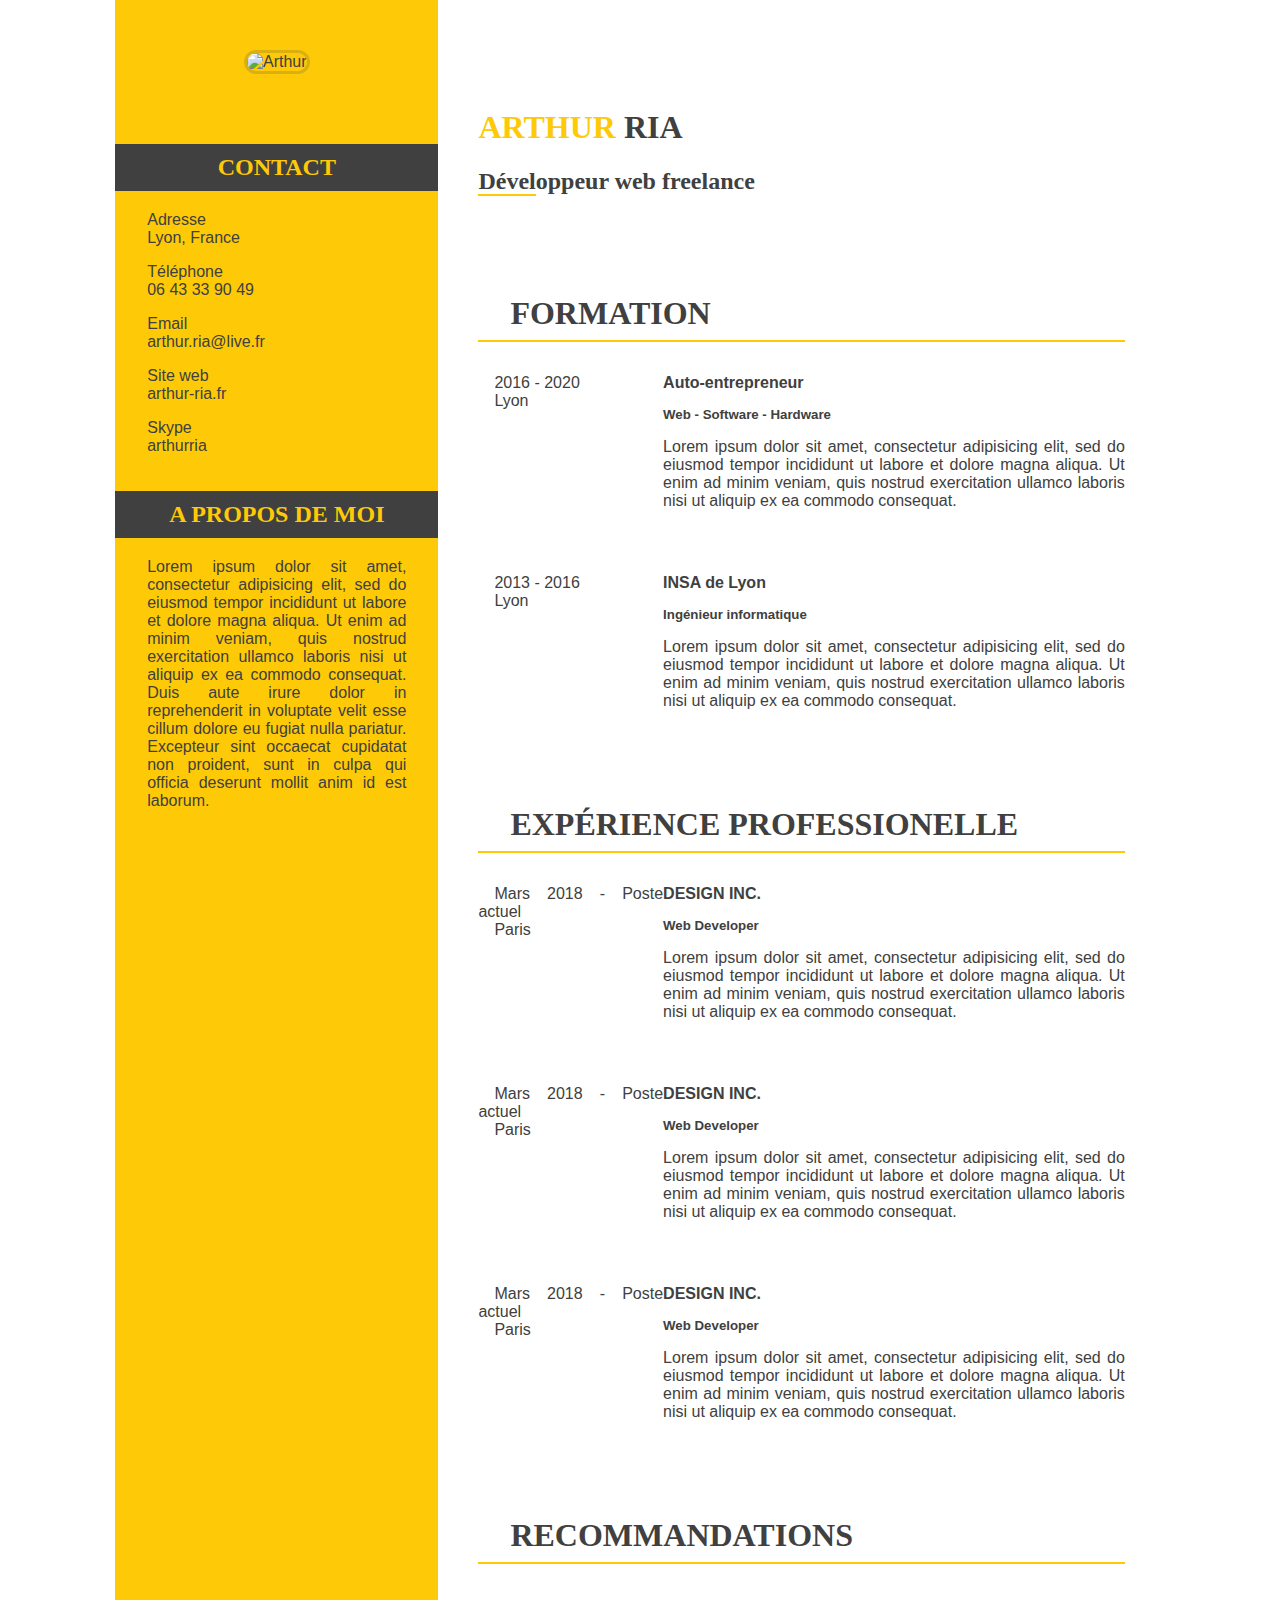
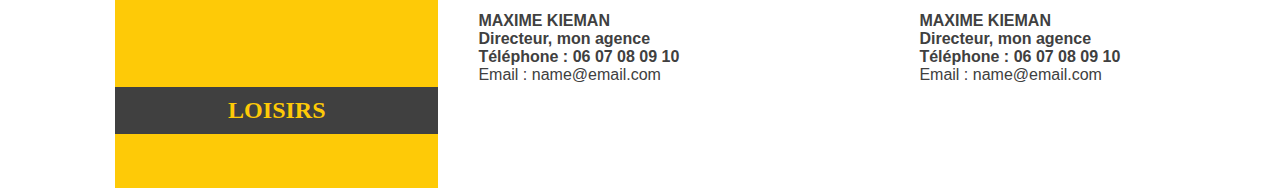
==== index.html @ b94ced62 "changement noms fichier" ====
<!DOCTYPE html>
<html lang="fr">
	<head>
		<meta charset="utf-8" />
		<title>Arthur Ria</title>
		<link rel="stylesheet" href="index.css">
		<script src="https://kit.fontawesome.com/a34a7b1ab1.js" crossorigin="anonymous"></script>
	</head>
	<body>
		<div class="container">
			<div class="sidebar">
				<div class="picture">
					<img src="arthur.png" alt="Arthur" />
				</div>
				<div id="sidebar_contact">
					<h2>CONTACT</h2>
					<p>Adresse<br />Lyon, France</p>
					<p>Téléphone<br />06 43 33 90 49</p>
					<p>Email<br />arthur.ria@live.fr</p>
					<p>Site web<br />arthur-ria.fr</p>
					<p>Skype<br />arthurria</p>
				</div>
				<div id="sidebar_about">
					<h2>A PROPOS DE MOI	</h2>
					<p>Lorem ipsum dolor sit amet, consectetur adipisicing elit, sed do eiusmod
					tempor incididunt ut labore et dolore magna aliqua. Ut enim ad minim veniam,
					quis nostrud exercitation ullamco laboris nisi ut aliquip ex ea commodo
					consequat. Duis aute irure dolor in reprehenderit in voluptate velit esse
					cillum dolore eu fugiat nulla pariatur. Excepteur sint occaecat cupidatat non
					proident, sunt in culpa qui officia deserunt mollit anim id est laborum.</p>
				</div>
				<div id="sidebar_hobbies">
					<h2>LOISIRS</h2>
					<p>
						<i class="fas fa-futbol fa-3x"></i>
						<i class="fas fa-glass-cheers fa-3x"></i>
						<i class="fas fa-globe-americas fa-3x"></i>
					</p>
				</div>
			</div>
			<div class="content">
				<div class="content_title">
					<h1><span class="name">ARTHUR</span> RIA</h1>
					<h2><span class="underline">Dével</span>oppeur web freelance</h2>
				</div>
				<div class="pannel">
					<h3><i class="fas fa-graduation-cap fa-1x"></i> FORMATION</h3>
					<div class="pannel_content">
						<div class="pannel_content_date"><i class="fas fa-dot-circle fa-xs big_i"></i>2016 - 2020<br /><i class="fas fa-dot-circle fa-xs invisible"></i>Lyon</div>
						<div class="pannel_content_titre">
							<h4>Auto-entrepreneur</h4>
							<h5>Web - Software - Hardware</h5>
							<p>Lorem ipsum dolor sit amet, consectetur adipisicing elit, sed do eiusmod
							tempor incididunt ut labore et dolore magna aliqua. Ut enim ad minim veniam,
							quis nostrud exercitation ullamco laboris nisi ut aliquip ex ea commodo
							consequat.</p>
						</div>
					</div>
					<div class="pannel_content">
						<div class="pannel_content_date"><i class="fas fa-circle fa-xs"> </i>2013 - 2016<br /><i class="fas fa-dot-circle fa-xs invisible"></i>Lyon</div>
						<div class="pannel_content_titre">
							<h4>INSA de Lyon</h4>
							<h5>Ingénieur informatique</h5>
							<p>Lorem ipsum dolor sit amet, consectetur adipisicing elit, sed do eiusmod
							tempor incididunt ut labore et dolore magna aliqua. Ut enim ad minim veniam,
							quis nostrud exercitation ullamco laboris nisi ut aliquip ex ea commodo
							consequat.</p>
						</div>
					</div>
				</div>
				<div class="pannel">
					<h3><i class="fas fa-graduation-cap fa-1x"></i> EXP&Eacute;RIENCE PROFESSIONELLE</h3>
					<div class="pannel_content">
						<div class="pannel_content_date"><i class="fas fa-dot-circle fa-xs big_i"></i>Mars 2018 - Poste actuel<br /><i class="fas fa-dot-circle fa-xs invisible"></i>Paris</div>
						<div class="pannel_content_titre">
							<h4>DESIGN INC.</h4>
							<h5>Web Developer</h5>
							<p>Lorem ipsum dolor sit amet, consectetur adipisicing elit, sed do eiusmod
							tempor incididunt ut labore et dolore magna aliqua. Ut enim ad minim veniam,
							quis nostrud exercitation ullamco laboris nisi ut aliquip ex ea commodo
							consequat.</p>
						</div>
					</div>
					<div class="pannel_content">
						<div class="pannel_content_date"><i class="fas fa-circle fa-xs"></i>Mars 2018 - Poste actuel<br /><i class="fas fa-dot-circle fa-xs invisible"></i>Paris</div>
						<div class="pannel_content_titre">
							<h4>DESIGN INC.</h4>
							<h5>Web Developer</h5>
							<p>Lorem ipsum dolor sit amet, consectetur adipisicing elit, sed do eiusmod
							tempor incididunt ut labore et dolore magna aliqua. Ut enim ad minim veniam,
							quis nostrud exercitation ullamco laboris nisi ut aliquip ex ea commodo
							consequat.</p>
						</div>
					</div>
					<div class="pannel_content">
						<div class="pannel_content_date"><i class="fas fa-circle fa-xs"></i>Mars 2018 - Poste actuel<br /><i class="fas fa-dot-circle fa-xs invisible"></i>Paris</div>
						<div class="pannel_content_titre">
							<h4>DESIGN INC.</h4>
							<h5>Web Developer</h5>
							<p>Lorem ipsum dolor sit amet, consectetur adipisicing elit, sed do eiusmod
							tempor incididunt ut labore et dolore magna aliqua. Ut enim ad minim veniam,
							quis nostrud exercitation ullamco laboris nisi ut aliquip ex ea commodo
							consequat.</p>
						</div>
					</div>
				</div>
				<div class="pannel">
					<h3><i class="fas fa-pencil-alt fa-1x"></i> RECOMMANDATIONS</h3>
					<div class="reco">
						<div class="pannel_content">
							<p>
								<span class="bold">MAXIME KIEMAN<br />Directeur, mon agence<br />Téléphone : 06 07 08 09 10<br /></span>
								Email : name@email.com
							</p>
						</div>
						<div class="pannel_content">
							<p>
								<span class="bold">MAXIME KIEMAN<br />Directeur, mon agence<br />Téléphone : 06 07 08 09 10<br /></span>
								Email : name@email.com
							</p>
						</div>
					</div>
				</div>
			</div>
		</div>
	</body>
</html>
---- index.css ----
@font-face {
  font-family: "Brands";
  src: url("./fonts/didot.eot"); /* IE9 Compat Modes */
  src: url("./fonts/didot.eot?#iefix") format("embedded-opentype"), /* IE6-IE8 */
    url("./fonts/didot.otf") format("opentype"), /* Open Type Font */
    url("./fonts/didot.svg") format("svg"), /* Legacy iOS */
    url("./fonts/didot.ttf") format("truetype"), /* Safari, Android, iOS */
    url("./fonts/didot.woff") format("woff"), /* Modern Browsers */
    url("./fonts/didot.woff2") format("woff2"); /* Modern Browsers */
  font-weight: normal;
  font-style: normal;
}

body{
	width: 82%;
	margin: auto;
	font-family: sans-serif;
}

h1, h2, h3{
	font-family: 'Brands';
}

.container{
	display: flex;
	flex-wrap: wrap-reverse;
}

.sidebar{
	flex: 1;
	display: flex;
	flex-direction: column;
	flex-wrap: wrap;
	background: #FECA07;
	color: #404040;
}


.picture{
	text-align: center;
	padding: 50px;
}

.picture img{
	width: 200px;
	border: 3px solid #DAAF12;
	border-radius: 103px 103px 103px 103px;
}

.sidebar h2{
	text-align: center;
	background: #404040;
	padding: 10px;
	color: #FECA07;
	font-size: 1.5em;
}

.sidebar p{
	margin-left: 2em;
	margin-right: 2em;
	text-align: justify;
}

#sidebar_hobbies{
	margin-top: auto;
}

#sidebar_hobbies p{
	text-align: center;
}

#sidebar_hobbies i{
	margin: 40px 10px 40px 10px;
}

.content{
	flex: 2;
	padding: 40px;
	color: #404040;
	display: flex;
	flex-direction: column;
}

.content_title{
	padding-top: 3em;
	padding-bottom: 3em;

}

.content_title .name{
	color: #FECA07;
}

.content_title .underline{
	border-bottom: 2px solid #FECA07;
}

.pannel{
	text-align: justify;
}

.pannel h3{
	font-size: 2em;
	padding-bottom: 8px;
	border-bottom: 2px solid #FECA07;
}

.pannel i{
	margin-right: 1em;
	color: #FECA07;

}

.pannel_content{
	display: flex;
	flex-wrap: wrap;
}

.pannel_content_date{
	flex: 2;
}

.pannel_content_titre{
	flex: 5;
}

.pannel h4{
	margin: 0px;
	padding: 0px;
}

.pannel h5{
	margin-top: 15px;
	margin-bottom: 5px;
	padding: 0px;
}

.pannel_content{
	margin-bottom: 3em;
}

.pannel_content i{
	padding-top: 0.2em;
}

.reco{
	display: flex;
	flex-wrap: wrap;
}

.reco .pannel_content:nth-child(2){
	margin-left: 15em;
}

.bold{
	font-weight: bold;
}

.pannel_content i{
	position: float;
	margin-bottom: 10px;
}

.invisible{
	visibility: hidden;
}

@media all and (max-width: 1024px)
{
	body{
		width: 100%;
		margin: auto;
	}

	.container{
		display: flex;
		flex-direction: column-reverse;
		flex-wrap: wrap;
	}

	.pannel_content{
		display: flex;
		flex-direction: column;
		flex-wrap: wrap;
	}

	.pannel_content i{
		position: float;
		margin-right: 3em;
		margin-bottom: 10px;
	}

	.pannel_content .big_i{
		margin-right: 3em;
	}
	.reco{
	display: flex;
	flex-direction: column;
	flex-wrap: wrap;
	}

	.reco .pannel_content:nth-child(2){
		margin-left: 0px;
	}

	.pannel_content_titre{
		margin-top: 2em;
	}

	.reco{
		font-size: 2em;
	}

	.reco .pannel_content:nth-child(2){
		margin-left: none;
	}
}
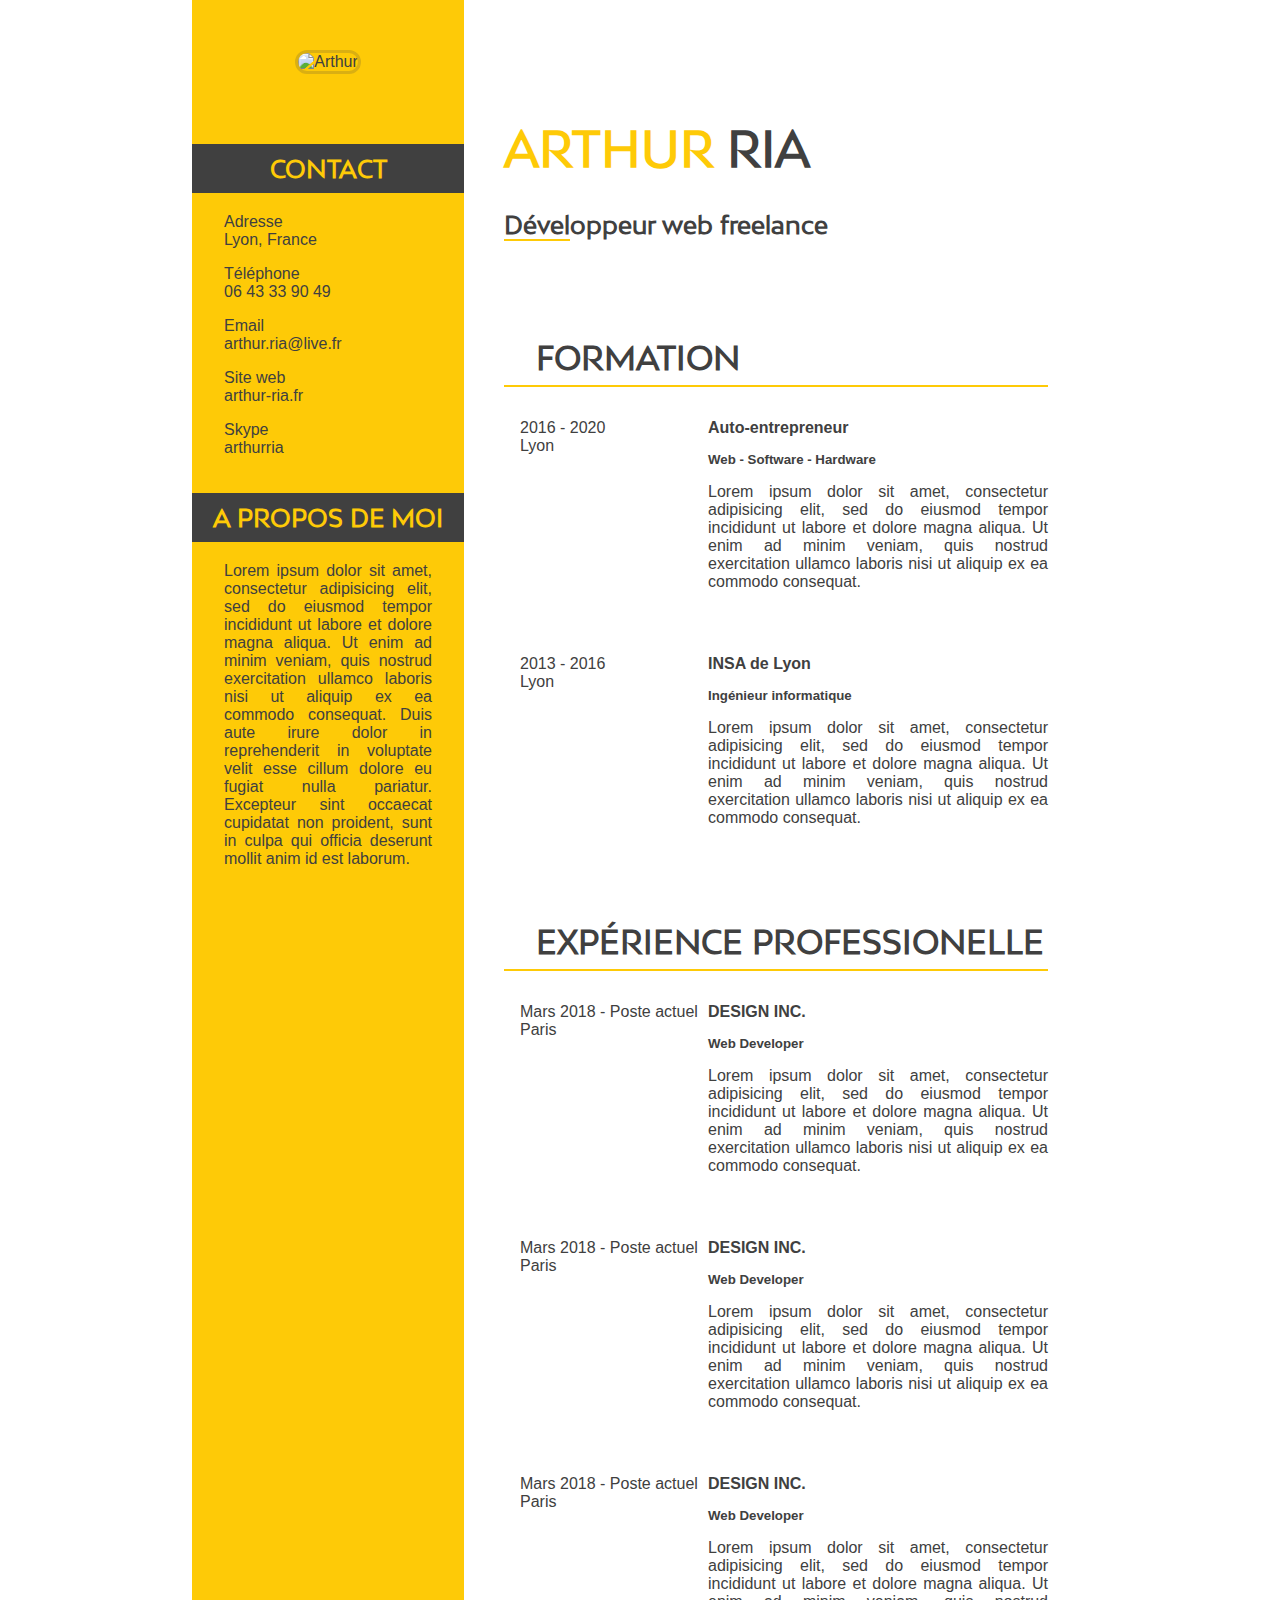
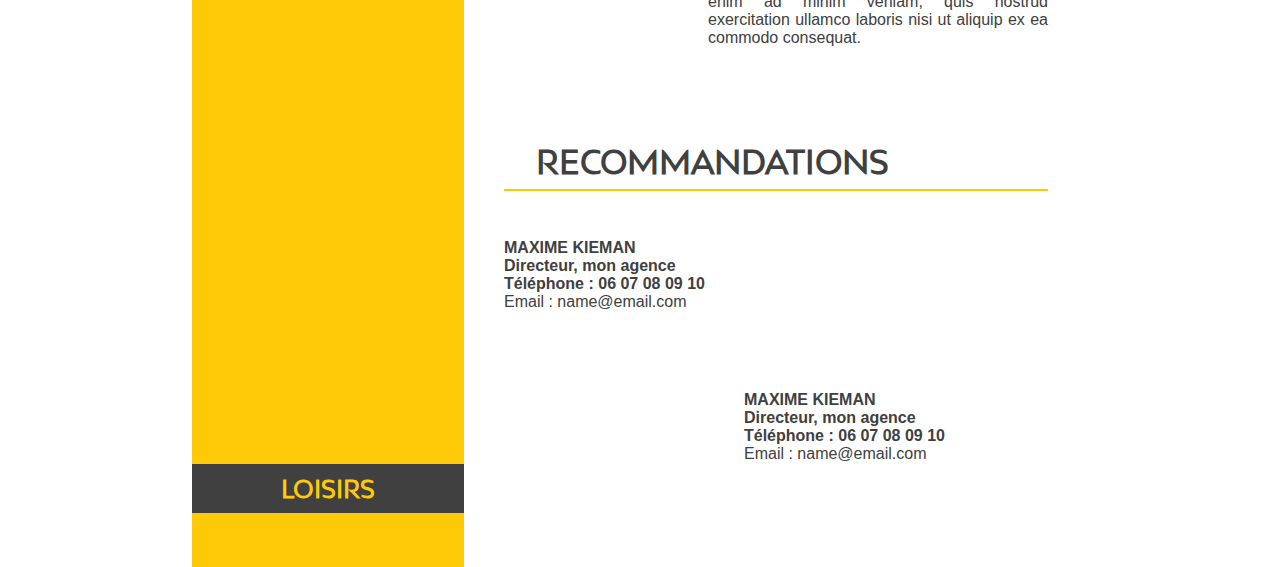
==== commit b31608f8: "Changements fonts + layout + amélioration responsive design" ====
--- a/index.html
+++ b/index.html
@@ -13,7 +13,7 @@
 					<img src="arthur.png" alt="Arthur" />
 				</div>
 				<div id="sidebar_contact">
-					<h2>CONTACT</h2>
+					<h2 id="h2_first">CONTACT</h2>
 					<p>Adresse<br />Lyon, France</p>
 					<p>Téléphone<br />06 43 33 90 49</p>
 					<p>Email<br />arthur.ria@live.fr</p>
--- a/index.css
+++ b/index.css
@@ -1,24 +1,26 @@
 @font-face {
-  font-family: "Brands";
-  src: url("./fonts/didot.eot"); /* IE9 Compat Modes */
-  src: url("./fonts/didot.eot?#iefix") format("embedded-opentype"), /* IE6-IE8 */
-    url("./fonts/didot.otf") format("opentype"), /* Open Type Font */
-    url("./fonts/didot.svg") format("svg"), /* Legacy iOS */
-    url("./fonts/didot.ttf") format("truetype"), /* Safari, Android, iOS */
-    url("./fonts/didot.woff") format("woff"), /* Modern Browsers */
-    url("./fonts/didot.woff2") format("woff2"); /* Modern Browsers */
+  font-family: "BwMitga-Regular";
+  src: url("./fonts/BwMitga-Regular.eot"); /* IE9 Compat Modes */
+  src: url("./fonts/BwMitga-Regular.eot?#iefix") format("embedded-opentype"), /* IE6-IE8 */
+    url("./fonts/BwMitga-Regular.otf") format("opentype"), /* Open Type Font */
+    url("./fonts/BwMitga-Regular.woff") format("woff"), /* Modern Browsers */
+    url("./fonts/BwMitga-Regular.woff2") format("woff2"); /* Modern Browsers */
   font-weight: normal;
   font-style: normal;
 }
 
 body{
-	width: 82%;
+	width: 70%;
 	margin: auto;
 	font-family: sans-serif;
 }
 
 h1, h2, h3{
-	font-family: 'Brands';
+	font-family: 'BwMitga-Regular';
+}
+
+h1{
+	font-size: 3em;
 }
 
 .container{
@@ -117,7 +119,7 @@
 }
 
 .pannel_content_date{
-	flex: 2;
+	flex: 3;
 }
 
 .pannel_content_titre{
@@ -214,4 +216,25 @@
 	.reco .pannel_content:nth-child(2){
 		margin-left: none;
 	}
+
+	.pannel_content_titre{
+		margin-bottom: 4em;
+	}
+
+	.pannel h3{
+		margin-bottom: 2em;
+	}
+
+	.sidebar h2{
+		margin-bottom: 3em;
+		margin-top: 3em;
+	}
+
+	#h2_first{
+		margin-top: 0em;
+	}
+
+	#sidebar_hobbies i{
+		margin: 0px 10px 40px 10px;
+	}
 }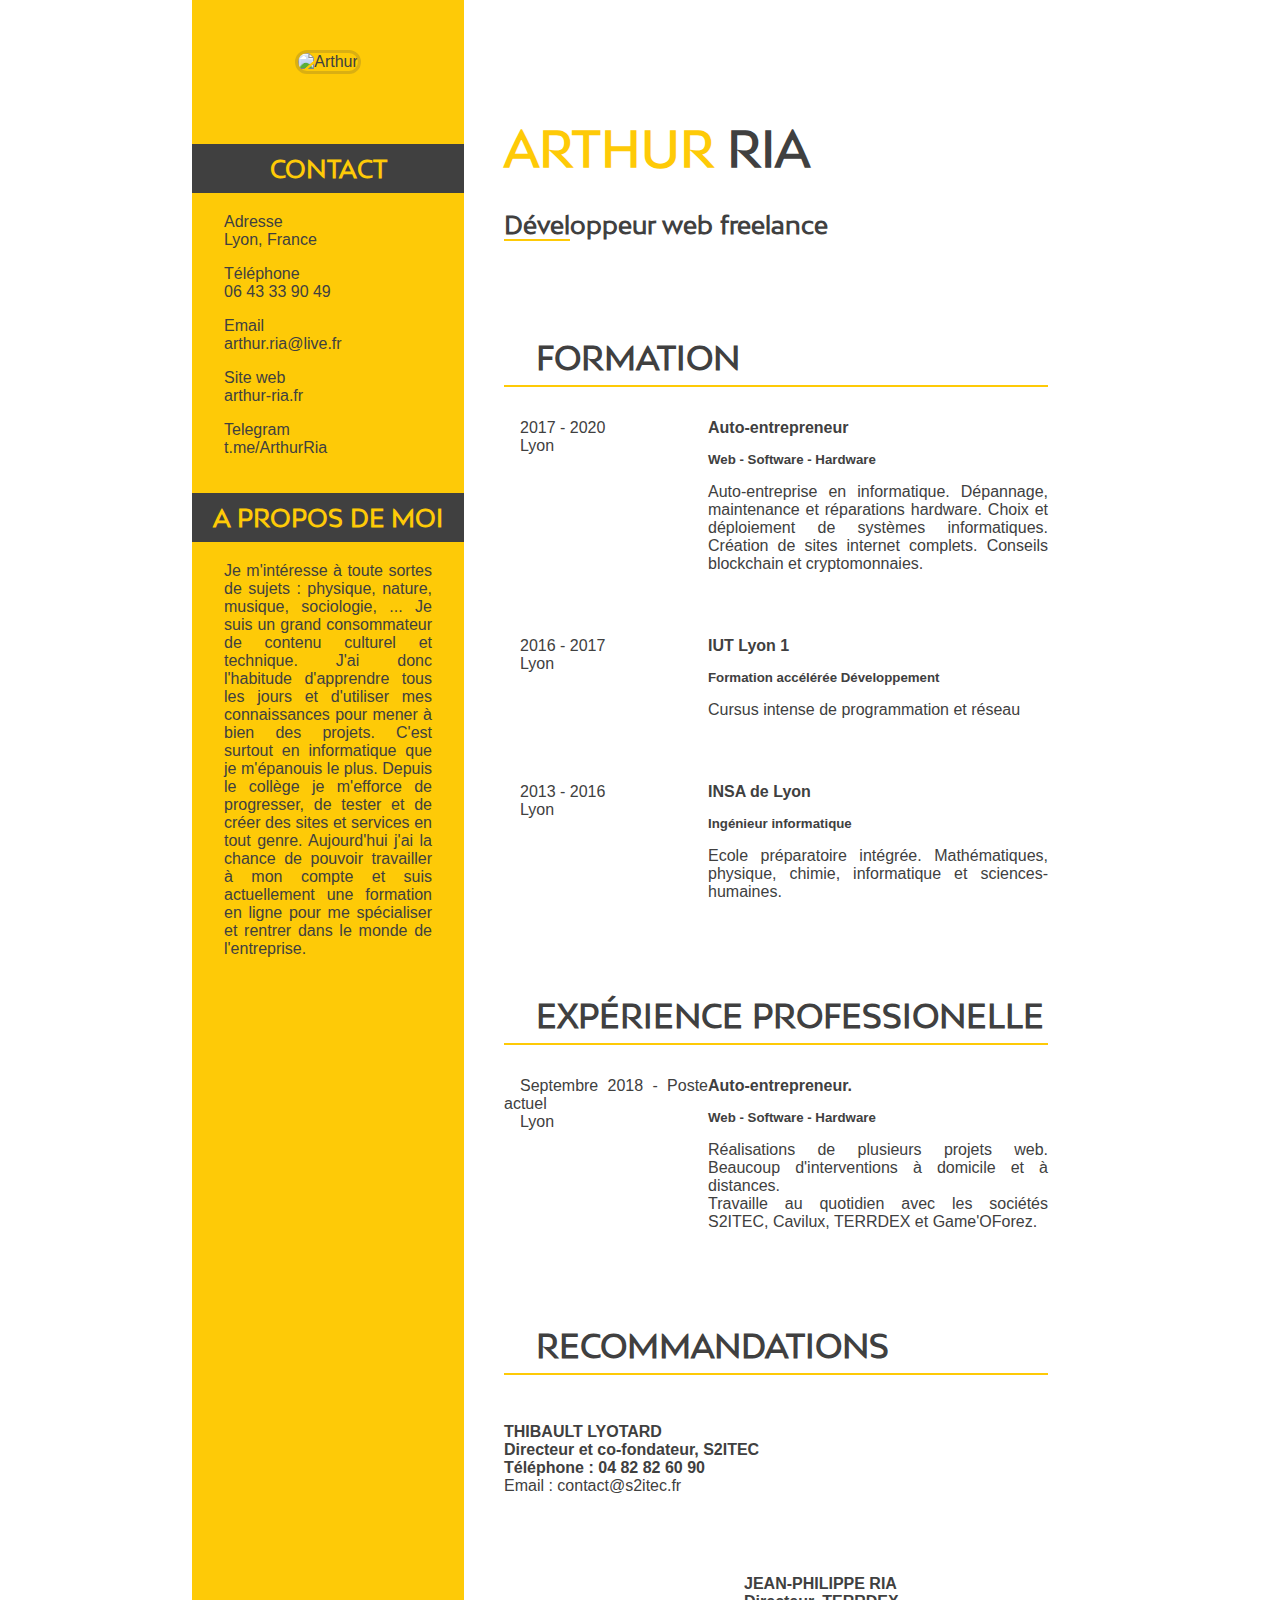
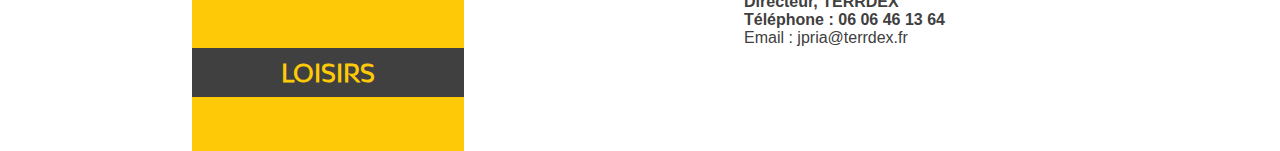
==== commit c3703511: "Ajout du vrai texte et infos" ====
--- a/index.html
+++ b/index.html
@@ -18,16 +18,17 @@
 					<p>Téléphone<br />06 43 33 90 49</p>
 					<p>Email<br />arthur.ria@live.fr</p>
 					<p>Site web<br />arthur-ria.fr</p>
-					<p>Skype<br />arthurria</p>
+					<p>Telegram<br />t.me/ArthurRia</p>
 				</div>
 				<div id="sidebar_about">
 					<h2>A PROPOS DE MOI	</h2>
-					<p>Lorem ipsum dolor sit amet, consectetur adipisicing elit, sed do eiusmod
-					tempor incididunt ut labore et dolore magna aliqua. Ut enim ad minim veniam,
-					quis nostrud exercitation ullamco laboris nisi ut aliquip ex ea commodo
-					consequat. Duis aute irure dolor in reprehenderit in voluptate velit esse
-					cillum dolore eu fugiat nulla pariatur. Excepteur sint occaecat cupidatat non
-					proident, sunt in culpa qui officia deserunt mollit anim id est laborum.</p>
+					<p>Je m'intéresse à toute sortes de sujets : physique, nature, musique, sociologie, ...
+						Je suis un grand consommateur de contenu culturel et technique.
+						J'ai donc l'habitude d'apprendre tous les jours et d'utiliser mes connaissances pour
+						mener à bien des projets. C'est surtout en informatique que je m'épanouis le plus.
+						Depuis le collège je m'efforce de progresser, de tester et de créer des sites et services
+						en tout genre. Aujourd'hui j'ai la chance de pouvoir travailler à mon compte et suis
+						actuellement une formation en ligne pour me spécialiser et rentrer dans le monde de l'entreprise.</p>
 				</div>
 				<div id="sidebar_hobbies">
 					<h2>LOISIRS</h2>
@@ -46,14 +47,19 @@
 				<div class="pannel">
 					<h3><i class="fas fa-graduation-cap fa-1x"></i> FORMATION</h3>
 					<div class="pannel_content">
-						<div class="pannel_content_date"><i class="fas fa-dot-circle fa-xs big_i"></i>2016 - 2020<br /><i class="fas fa-dot-circle fa-xs invisible"></i>Lyon</div>
+						<div class="pannel_content_date"><i class="fas fa-dot-circle fa-xs big_i"></i>2017 - 2020<br /><i class="fas fa-dot-circle fa-xs invisible"></i>Lyon</div>
 						<div class="pannel_content_titre">
 							<h4>Auto-entrepreneur</h4>
 							<h5>Web - Software - Hardware</h5>
-							<p>Lorem ipsum dolor sit amet, consectetur adipisicing elit, sed do eiusmod
-							tempor incididunt ut labore et dolore magna aliqua. Ut enim ad minim veniam,
-							quis nostrud exercitation ullamco laboris nisi ut aliquip ex ea commodo
-							consequat.</p>
+							<p>Auto-entreprise en informatique. Dépannage, maintenance et réparations hardware. Choix et déploiement de systèmes informatiques. Création de sites internet complets. Conseils blockchain et cryptomonnaies.</p>
+						</div>
+					</div>
+					<div class="pannel_content">
+						<div class="pannel_content_date"><i class="fas fa-circle fa-xs"> </i>2016 - 2017<br /><i class="fas fa-dot-circle fa-xs invisible"></i>Lyon</div>
+						<div class="pannel_content_titre">
+							<h4>IUT Lyon 1</h4>
+							<h5>Formation accélérée Développement</h5>
+							<p>Cursus intense de programmation et réseau</p>
 						</div>
 					</div>
 					<div class="pannel_content">
@@ -61,46 +67,18 @@
 						<div class="pannel_content_titre">
 							<h4>INSA de Lyon</h4>
 							<h5>Ingénieur informatique</h5>
-							<p>Lorem ipsum dolor sit amet, consectetur adipisicing elit, sed do eiusmod
-							tempor incididunt ut labore et dolore magna aliqua. Ut enim ad minim veniam,
-							quis nostrud exercitation ullamco laboris nisi ut aliquip ex ea commodo
-							consequat.</p>
+							<p>Ecole préparatoire intégrée. Mathématiques, physique, chimie, informatique et sciences-humaines.</p>
 						</div>
 					</div>
 				</div>
 				<div class="pannel">
 					<h3><i class="fas fa-graduation-cap fa-1x"></i> EXP&Eacute;RIENCE PROFESSIONELLE</h3>
 					<div class="pannel_content">
-						<div class="pannel_content_date"><i class="fas fa-dot-circle fa-xs big_i"></i>Mars 2018 - Poste actuel<br /><i class="fas fa-dot-circle fa-xs invisible"></i>Paris</div>
+						<div class="pannel_content_date"><i class="fas fa-dot-circle fa-xs big_i"></i>Septembre 2018 - Poste actuel<br /><i class="fas fa-dot-circle fa-xs invisible"></i>Lyon</div>
 						<div class="pannel_content_titre">
-							<h4>DESIGN INC.</h4>
-							<h5>Web Developer</h5>
-							<p>Lorem ipsum dolor sit amet, consectetur adipisicing elit, sed do eiusmod
-							tempor incididunt ut labore et dolore magna aliqua. Ut enim ad minim veniam,
-							quis nostrud exercitation ullamco laboris nisi ut aliquip ex ea commodo
-							consequat.</p>
-						</div>
-					</div>
-					<div class="pannel_content">
-						<div class="pannel_content_date"><i class="fas fa-circle fa-xs"></i>Mars 2018 - Poste actuel<br /><i class="fas fa-dot-circle fa-xs invisible"></i>Paris</div>
-						<div class="pannel_content_titre">
-							<h4>DESIGN INC.</h4>
-							<h5>Web Developer</h5>
-							<p>Lorem ipsum dolor sit amet, consectetur adipisicing elit, sed do eiusmod
-							tempor incididunt ut labore et dolore magna aliqua. Ut enim ad minim veniam,
-							quis nostrud exercitation ullamco laboris nisi ut aliquip ex ea commodo
-							consequat.</p>
-						</div>
-					</div>
-					<div class="pannel_content">
-						<div class="pannel_content_date"><i class="fas fa-circle fa-xs"></i>Mars 2018 - Poste actuel<br /><i class="fas fa-dot-circle fa-xs invisible"></i>Paris</div>
-						<div class="pannel_content_titre">
-							<h4>DESIGN INC.</h4>
-							<h5>Web Developer</h5>
-							<p>Lorem ipsum dolor sit amet, consectetur adipisicing elit, sed do eiusmod
-							tempor incididunt ut labore et dolore magna aliqua. Ut enim ad minim veniam,
-							quis nostrud exercitation ullamco laboris nisi ut aliquip ex ea commodo
-							consequat.</p>
+							<h4>Auto-entrepreneur.</h4>
+							<h5>Web - Software - Hardware</h5>
+							<p>Réalisations de plusieurs projets web. Beaucoup d'interventions à domicile et à distances.<br />Travaille au quotidien avec les sociétés S2ITEC, Cavilux, TERRDEX et Game'OForez.</p>
 						</div>
 					</div>
 				</div>
@@ -109,14 +87,14 @@
 					<div class="reco">
 						<div class="pannel_content">
 							<p>
-								<span class="bold">MAXIME KIEMAN<br />Directeur, mon agence<br />Téléphone : 06 07 08 09 10<br /></span>
-								Email : name@email.com
+								<span class="bold">THIBAULT LYOTARD<br />Directeur et co-fondateur, S2ITEC<br />Téléphone : 04 82 82 60 90<br /></span>
+								Email : contact@s2itec.fr
 							</p>
 						</div>
 						<div class="pannel_content">
 							<p>
-								<span class="bold">MAXIME KIEMAN<br />Directeur, mon agence<br />Téléphone : 06 07 08 09 10<br /></span>
-								Email : name@email.com
+								<span class="bold">JEAN-PHILIPPE RIA<br />Directeur, TERRDEX<br />Téléphone : 06 06 46 13 64<br /></span>
+								Email : jpria@terrdex.fr
 							</p>
 						</div>
 					</div>
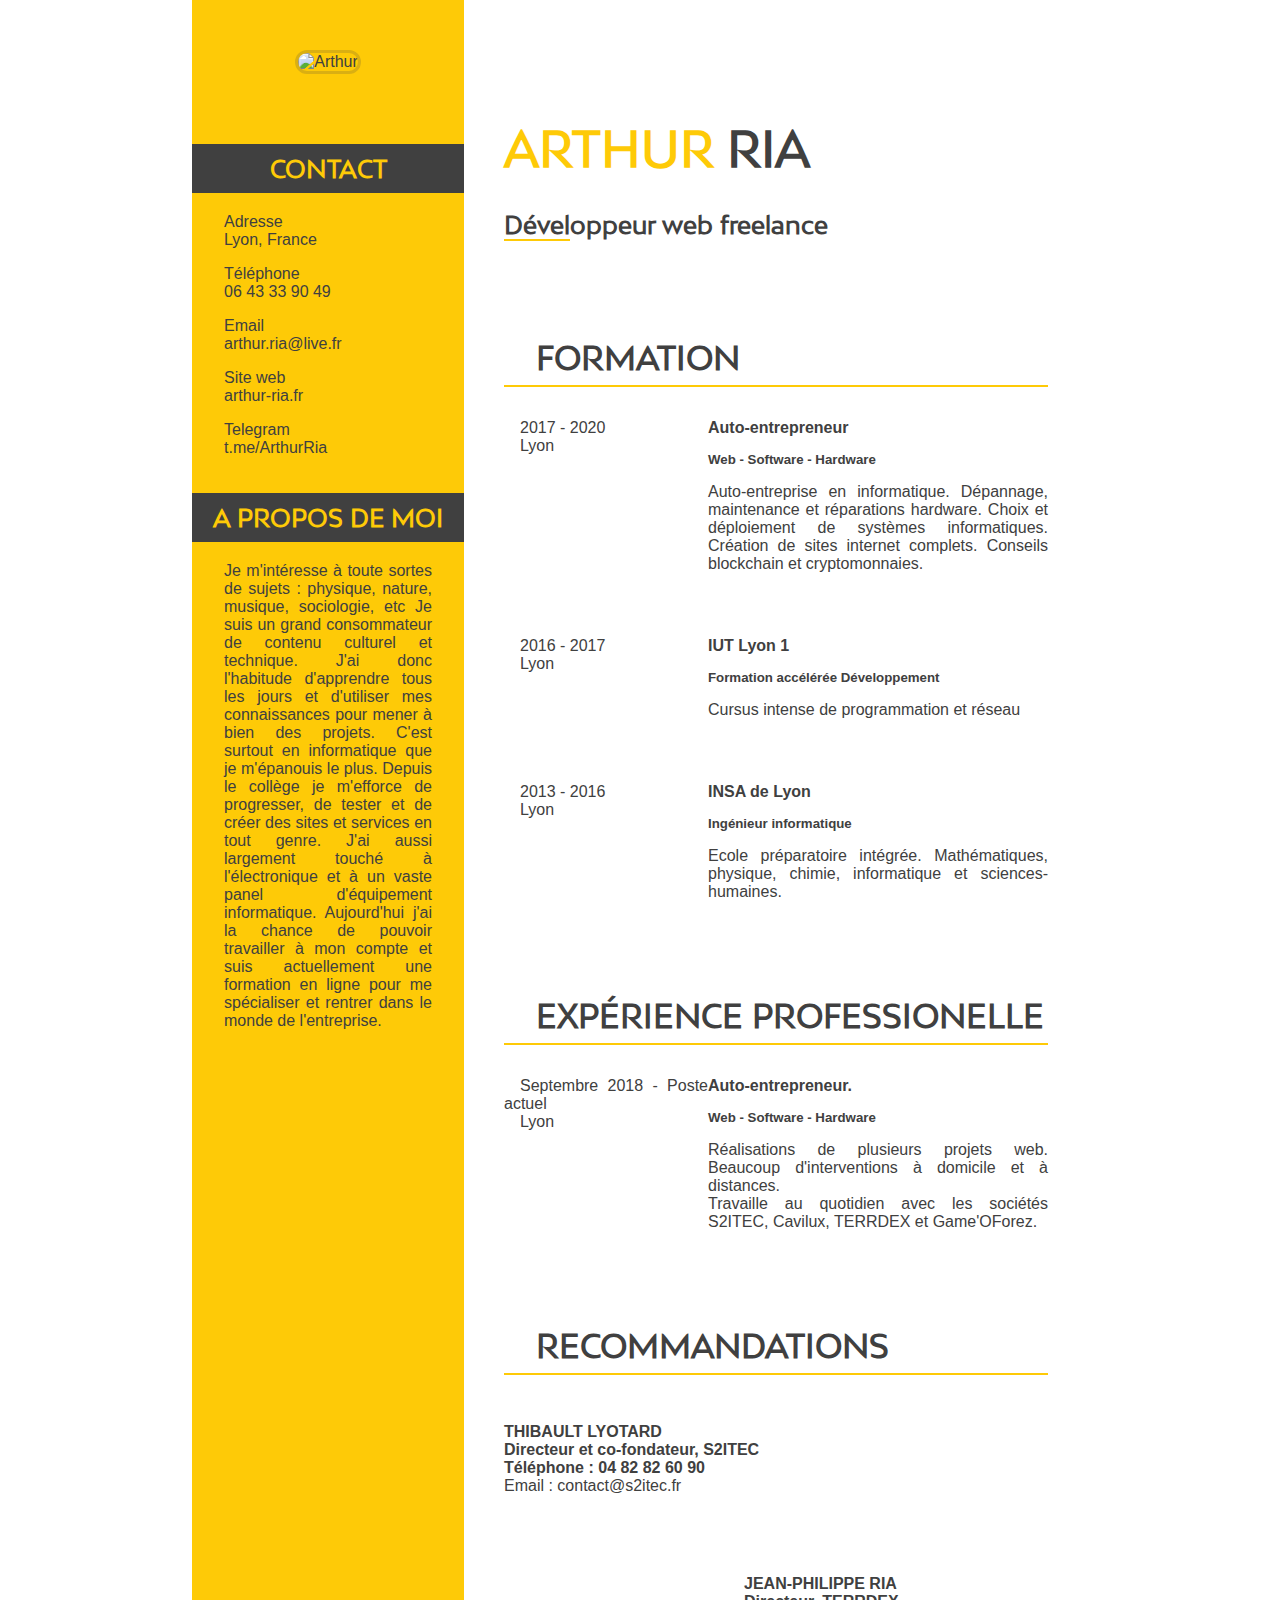
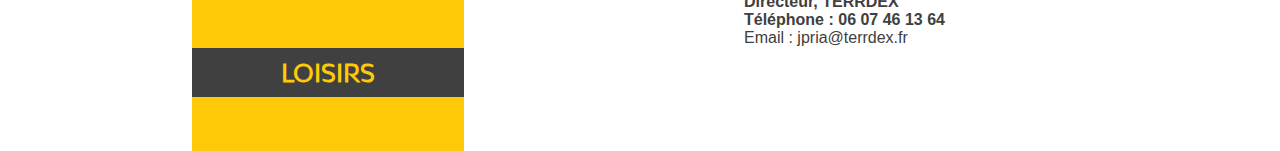
==== commit df69378c: "Corrections mineures" ====
--- a/index.html
+++ b/index.html
@@ -22,12 +22,12 @@
 				</div>
 				<div id="sidebar_about">
 					<h2>A PROPOS DE MOI	</h2>
-					<p>Je m'intéresse à toute sortes de sujets : physique, nature, musique, sociologie, ...
+					<p>Je m'intéresse à toute sortes de sujets : physique, nature, musique, sociologie, etc
 						Je suis un grand consommateur de contenu culturel et technique.
 						J'ai donc l'habitude d'apprendre tous les jours et d'utiliser mes connaissances pour
 						mener à bien des projets. C'est surtout en informatique que je m'épanouis le plus.
 						Depuis le collège je m'efforce de progresser, de tester et de créer des sites et services
-						en tout genre. Aujourd'hui j'ai la chance de pouvoir travailler à mon compte et suis
+						en tout genre. J'ai aussi largement touché à l'électronique et à un vaste panel d'équipement informatique. Aujourd'hui j'ai la chance de pouvoir travailler à mon compte et suis
 						actuellement une formation en ligne pour me spécialiser et rentrer dans le monde de l'entreprise.</p>
 				</div>
 				<div id="sidebar_hobbies">
@@ -93,7 +93,7 @@
 						</div>
 						<div class="pannel_content">
 							<p>
-								<span class="bold">JEAN-PHILIPPE RIA<br />Directeur, TERRDEX<br />Téléphone : 06 06 46 13 64<br /></span>
+								<span class="bold">JEAN-PHILIPPE RIA<br />Directeur, TERRDEX<br />Téléphone : 06 07 46 13 64<br /></span>
 								Email : jpria@terrdex.fr
 							</p>
 						</div>
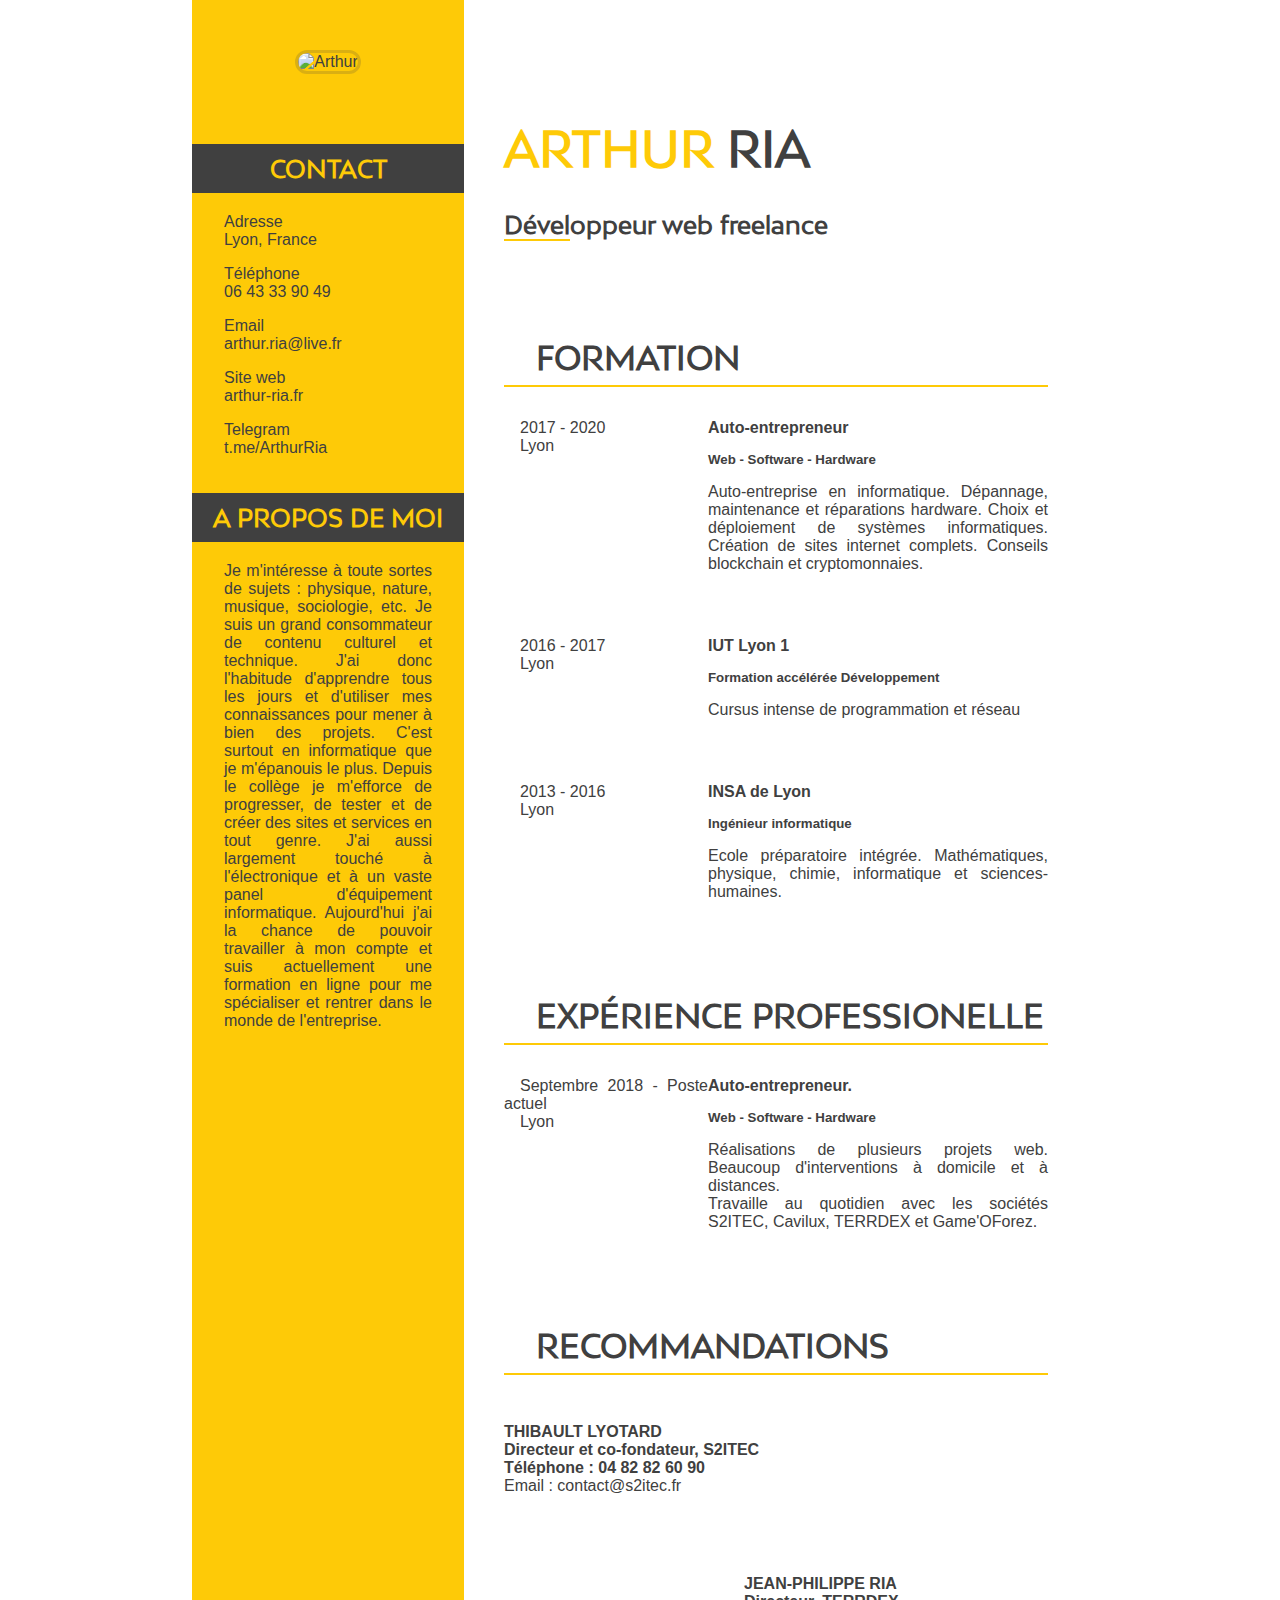
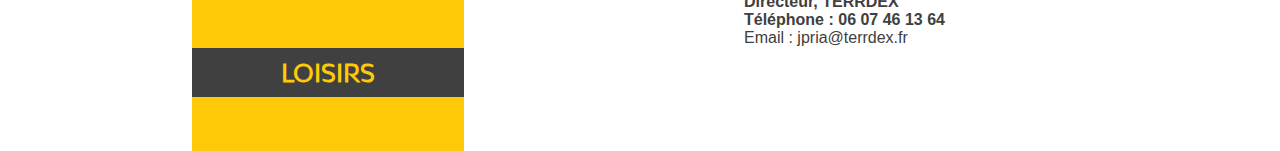
==== commit 14b0fa84: "Ajustements" ====
--- a/index.html
+++ b/index.html
@@ -22,12 +22,13 @@
 				</div>
 				<div id="sidebar_about">
 					<h2>A PROPOS DE MOI	</h2>
-					<p>Je m'intéresse à toute sortes de sujets : physique, nature, musique, sociologie, etc
+					<p>Je m'intéresse à toute sortes de sujets : physique, nature, musique, sociologie, etc.
 						Je suis un grand consommateur de contenu culturel et technique.
 						J'ai donc l'habitude d'apprendre tous les jours et d'utiliser mes connaissances pour
 						mener à bien des projets. C'est surtout en informatique que je m'épanouis le plus.
 						Depuis le collège je m'efforce de progresser, de tester et de créer des sites et services
-						en tout genre. J'ai aussi largement touché à l'électronique et à un vaste panel d'équipement informatique. Aujourd'hui j'ai la chance de pouvoir travailler à mon compte et suis
+						en tout genre. J'ai aussi largement touché à l'électronique et à un vaste panel d'équipement informatique.
+						Aujourd'hui j'ai la chance de pouvoir travailler à mon compte et suis
 						actuellement une formation en ligne pour me spécialiser et rentrer dans le monde de l'entreprise.</p>
 				</div>
 				<div id="sidebar_hobbies">
--- a/index.css
+++ b/index.css
@@ -159,7 +159,6 @@
 }
 
 .pannel_content i{
-	position: float;
 	margin-bottom: 10px;
 }
 
@@ -187,7 +186,6 @@
 	}
 
 	.pannel_content i{
-		position: float;
 		margin-right: 3em;
 		margin-bottom: 10px;
 	}
@@ -214,7 +212,7 @@
 	}
 
 	.reco .pannel_content:nth-child(2){
-		margin-left: none;
+		margin-left: 0em;
 	}
 
 	.pannel_content_titre{
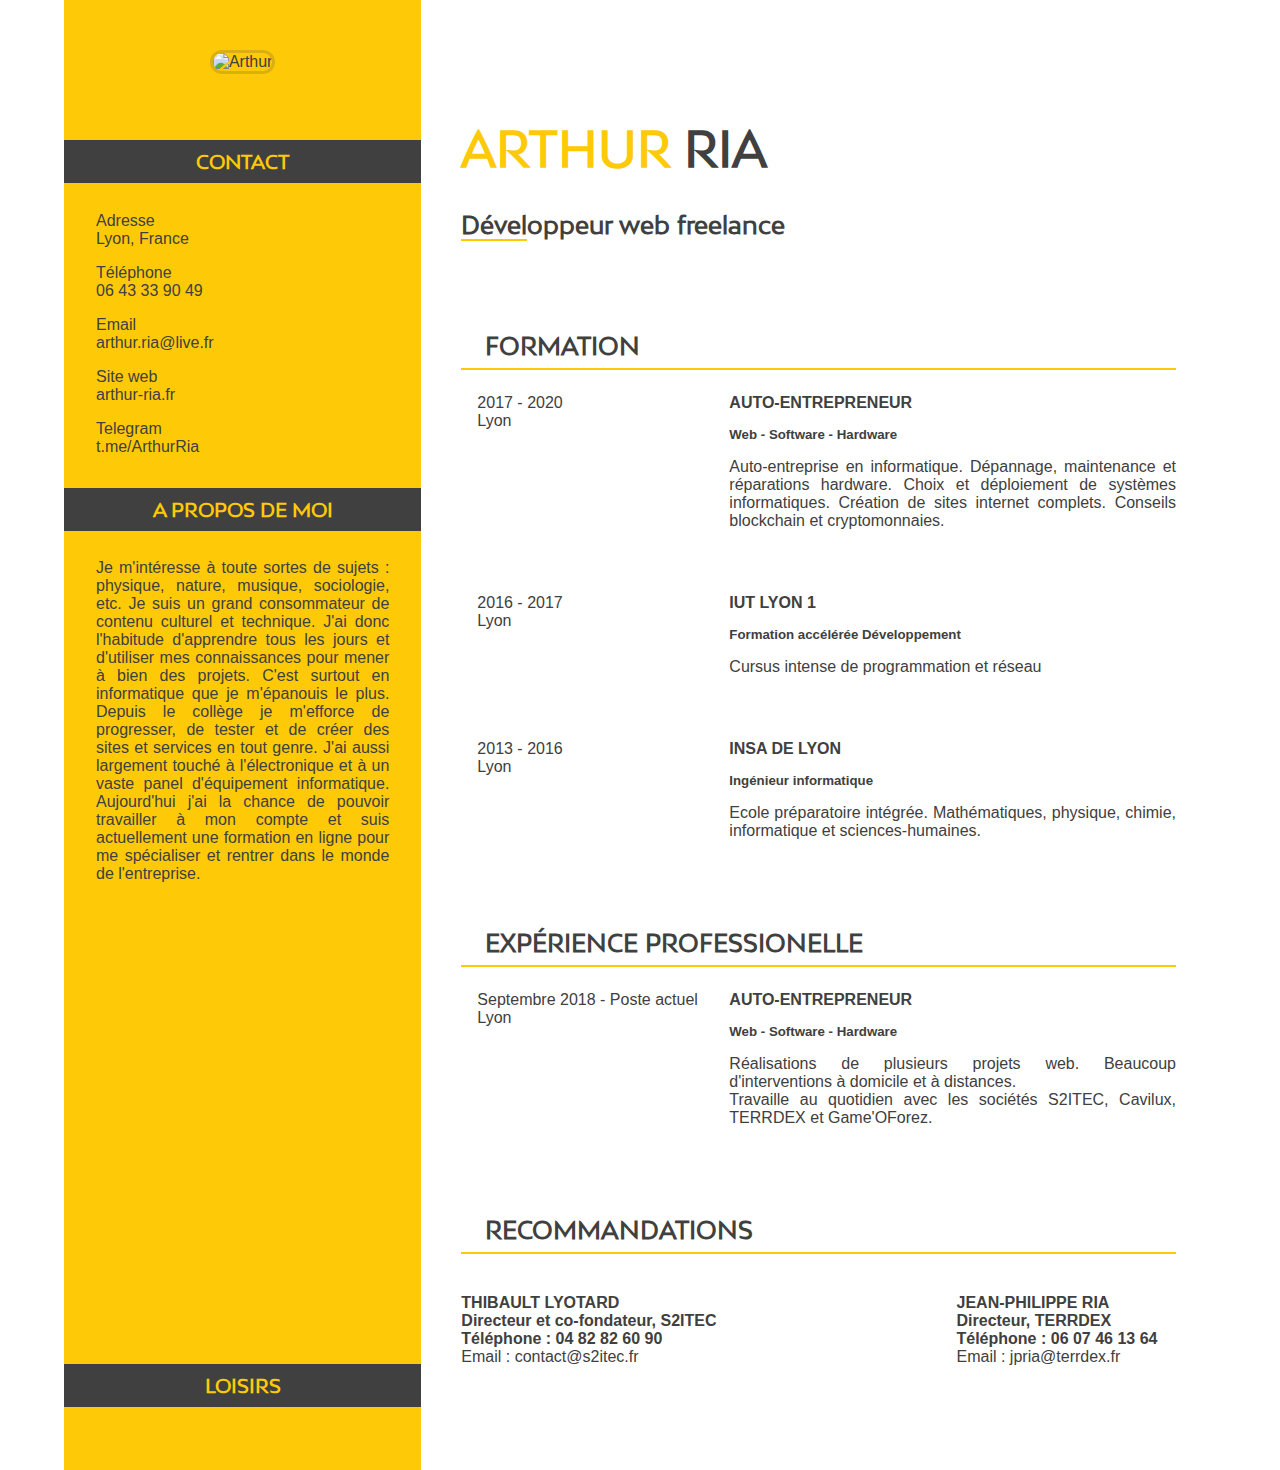
==== commit 0f34bef6: "Amélioration responsive" ====
--- a/index.html
+++ b/index.html
@@ -8,7 +8,7 @@
 	</head>
 	<body>
 		<div class="container">
-			<div class="sidebar">
+			<aside>
 				<div class="picture">
 					<img src="arthur.png" alt="Arthur" />
 				</div>
@@ -39,7 +39,7 @@
 						<i class="fas fa-globe-americas fa-3x"></i>
 					</p>
 				</div>
-			</div>
+			</aside>
 			<div class="content">
 				<div class="content_title">
 					<h1><span class="name">ARTHUR</span> RIA</h1>
@@ -50,7 +50,7 @@
 					<div class="pannel_content">
 						<div class="pannel_content_date"><i class="fas fa-dot-circle fa-xs big_i"></i>2017 - 2020<br /><i class="fas fa-dot-circle fa-xs invisible"></i>Lyon</div>
 						<div class="pannel_content_titre">
-							<h4>Auto-entrepreneur</h4>
+							<h4>AUTO-ENTREPRENEUR</h4>
 							<h5>Web - Software - Hardware</h5>
 							<p>Auto-entreprise en informatique. Dépannage, maintenance et réparations hardware. Choix et déploiement de systèmes informatiques. Création de sites internet complets. Conseils blockchain et cryptomonnaies.</p>
 						</div>
@@ -58,7 +58,7 @@
 					<div class="pannel_content">
 						<div class="pannel_content_date"><i class="fas fa-circle fa-xs"> </i>2016 - 2017<br /><i class="fas fa-dot-circle fa-xs invisible"></i>Lyon</div>
 						<div class="pannel_content_titre">
-							<h4>IUT Lyon 1</h4>
+							<h4>IUT LYON 1</h4>
 							<h5>Formation accélérée Développement</h5>
 							<p>Cursus intense de programmation et réseau</p>
 						</div>
@@ -66,7 +66,7 @@
 					<div class="pannel_content">
 						<div class="pannel_content_date"><i class="fas fa-circle fa-xs"> </i>2013 - 2016<br /><i class="fas fa-dot-circle fa-xs invisible"></i>Lyon</div>
 						<div class="pannel_content_titre">
-							<h4>INSA de Lyon</h4>
+							<h4>INSA DE LYON</h4>
 							<h5>Ingénieur informatique</h5>
 							<p>Ecole préparatoire intégrée. Mathématiques, physique, chimie, informatique et sciences-humaines.</p>
 						</div>
@@ -77,7 +77,7 @@
 					<div class="pannel_content">
 						<div class="pannel_content_date"><i class="fas fa-dot-circle fa-xs big_i"></i>Septembre 2018 - Poste actuel<br /><i class="fas fa-dot-circle fa-xs invisible"></i>Lyon</div>
 						<div class="pannel_content_titre">
-							<h4>Auto-entrepreneur.</h4>
+							<h4>AUTO-ENTREPRENEUR</h4>
 							<h5>Web - Software - Hardware</h5>
 							<p>Réalisations de plusieurs projets web. Beaucoup d'interventions à domicile et à distances.<br />Travaille au quotidien avec les sociétés S2ITEC, Cavilux, TERRDEX et Game'OForez.</p>
 						</div>
--- a/index.css
+++ b/index.css
@@ -10,7 +10,7 @@
 }
 
 body{
-	width: 70%;
+	width: 80%;
 	margin: auto;
 	font-family: sans-serif;
 }
@@ -28,7 +28,7 @@
 	flex-wrap: wrap-reverse;
 }
 
-.sidebar{
+aside{
 	flex: 1;
 	display: flex;
 	flex-direction: column;
@@ -49,15 +49,16 @@
 	border-radius: 103px 103px 103px 103px;
 }
 
-.sidebar h2{
+aside h2{
 	text-align: center;
 	background: #404040;
 	padding: 10px;
+	margin-bottom: 1.5em;
 	color: #FECA07;
 	font-size: 1.5em;
 }
 
-.sidebar p{
+aside p{
 	margin-left: 2em;
 	margin-right: 2em;
 	text-align: justify;
@@ -166,7 +167,23 @@
 	visibility: hidden;
 }
 
-@media all and (max-width: 1024px)
+@media (min-width: 1025px) and (max-width: 1370px) {
+
+	body{
+		width: 90%;
+	}
+
+	.pannel h3{
+	font-size: 1.5em;
+	}
+
+	aside h2{
+	font-size: 1.2em;
+}
+
+}
+
+@media all and (max-width: 800px)
 {
 	body{
 		width: 100%;
@@ -179,6 +196,10 @@
 		flex-wrap: wrap;
 	}
 
+	.pannel h3{
+	font-size: 1em;
+	}
+
 	.pannel_content{
 		display: flex;
 		flex-direction: column;
@@ -208,7 +229,7 @@
 	}
 
 	.reco{
-		font-size: 2em;
+		font-size: 1em;
 	}
 
 	.reco .pannel_content:nth-child(2){
@@ -221,9 +242,9 @@
 
 	.pannel h3{
 		margin-bottom: 2em;
-	}
-
-	.sidebar h2{
+		}
+
+	aside h2{
 		margin-bottom: 3em;
 		margin-top: 3em;
 	}
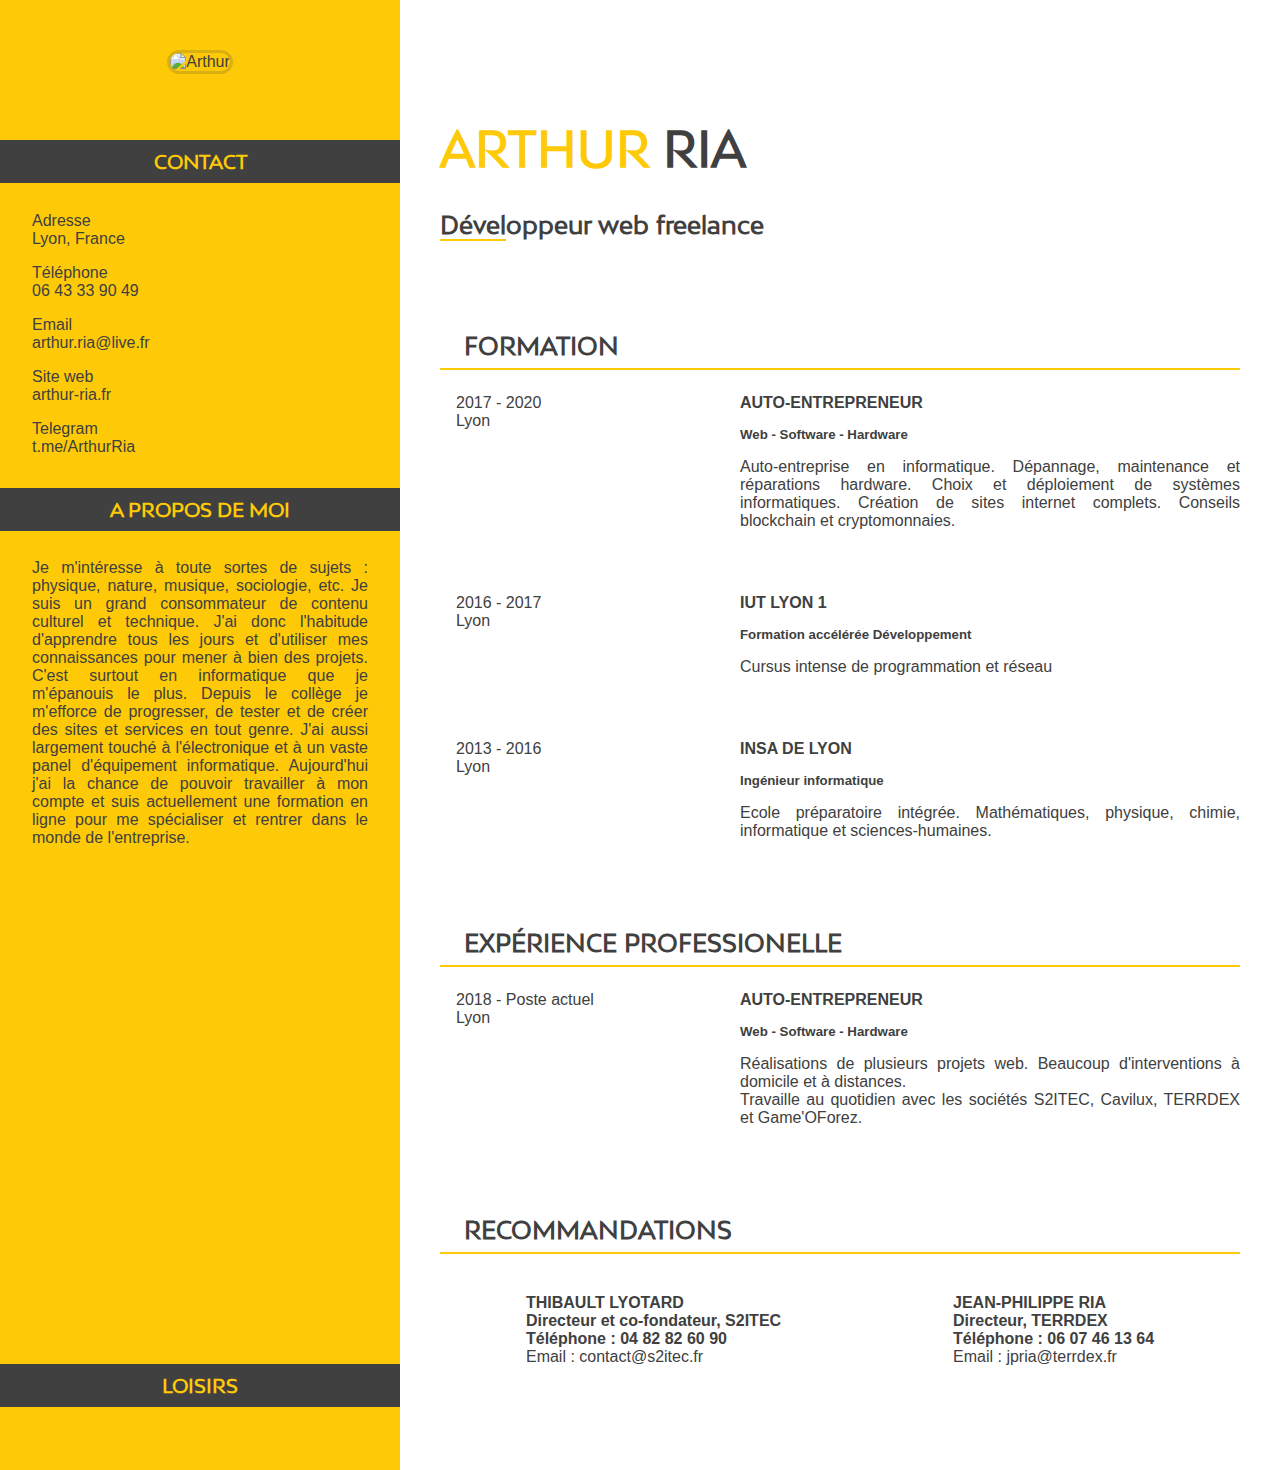
==== commit a789c6f5: "Ajustements css" ====
--- a/index.html
+++ b/index.html
@@ -75,7 +75,7 @@
 				<div class="pannel">
 					<h3><i class="fas fa-graduation-cap fa-1x"></i> EXP&Eacute;RIENCE PROFESSIONELLE</h3>
 					<div class="pannel_content">
-						<div class="pannel_content_date"><i class="fas fa-dot-circle fa-xs big_i"></i>Septembre 2018 - Poste actuel<br /><i class="fas fa-dot-circle fa-xs invisible"></i>Lyon</div>
+						<div class="pannel_content_date"><i class="fas fa-dot-circle fa-xs big_i"></i>2018 - Poste actuel<br /><i class="fas fa-dot-circle fa-xs invisible"></i>Lyon</div>
 						<div class="pannel_content_titre">
 							<h4>AUTO-ENTREPRENEUR</h4>
 							<h5>Web - Software - Hardware</h5>
--- a/index.css
+++ b/index.css
@@ -117,6 +117,7 @@
 .pannel_content{
 	display: flex;
 	flex-wrap: wrap;
+	justify-content: space-between;
 }
 
 .pannel_content_date{
@@ -125,6 +126,10 @@
 
 .pannel_content_titre{
 	flex: 5;
+}
+
+#separateur{
+	flex: 1;
 }
 
 .pannel h4{
@@ -149,10 +154,7 @@
 .reco{
 	display: flex;
 	flex-wrap: wrap;
-}
-
-.reco .pannel_content:nth-child(2){
-	margin-left: 15em;
+	justify-content: space-around;
 }
 
 .bold{
@@ -167,10 +169,11 @@
 	visibility: hidden;
 }
 
-@media (min-width: 1025px) and (max-width: 1370px) {
+@media (max-width : 1367px) {
+
 
 	body{
-		width: 90%;
+		width: 100%;
 	}
 
 	.pannel h3{
@@ -179,11 +182,14 @@
 
 	aside h2{
 	font-size: 1.2em;
-}
-
-}
-
-@media all and (max-width: 800px)
+	}
+
+
+}
+
+
+
+@media (max-width: 480px)
 {
 	body{
 		width: 100%;
@@ -232,9 +238,6 @@
 		font-size: 1em;
 	}
 
-	.reco .pannel_content:nth-child(2){
-		margin-left: 0em;
-	}
 
 	.pannel_content_titre{
 		margin-bottom: 4em;
